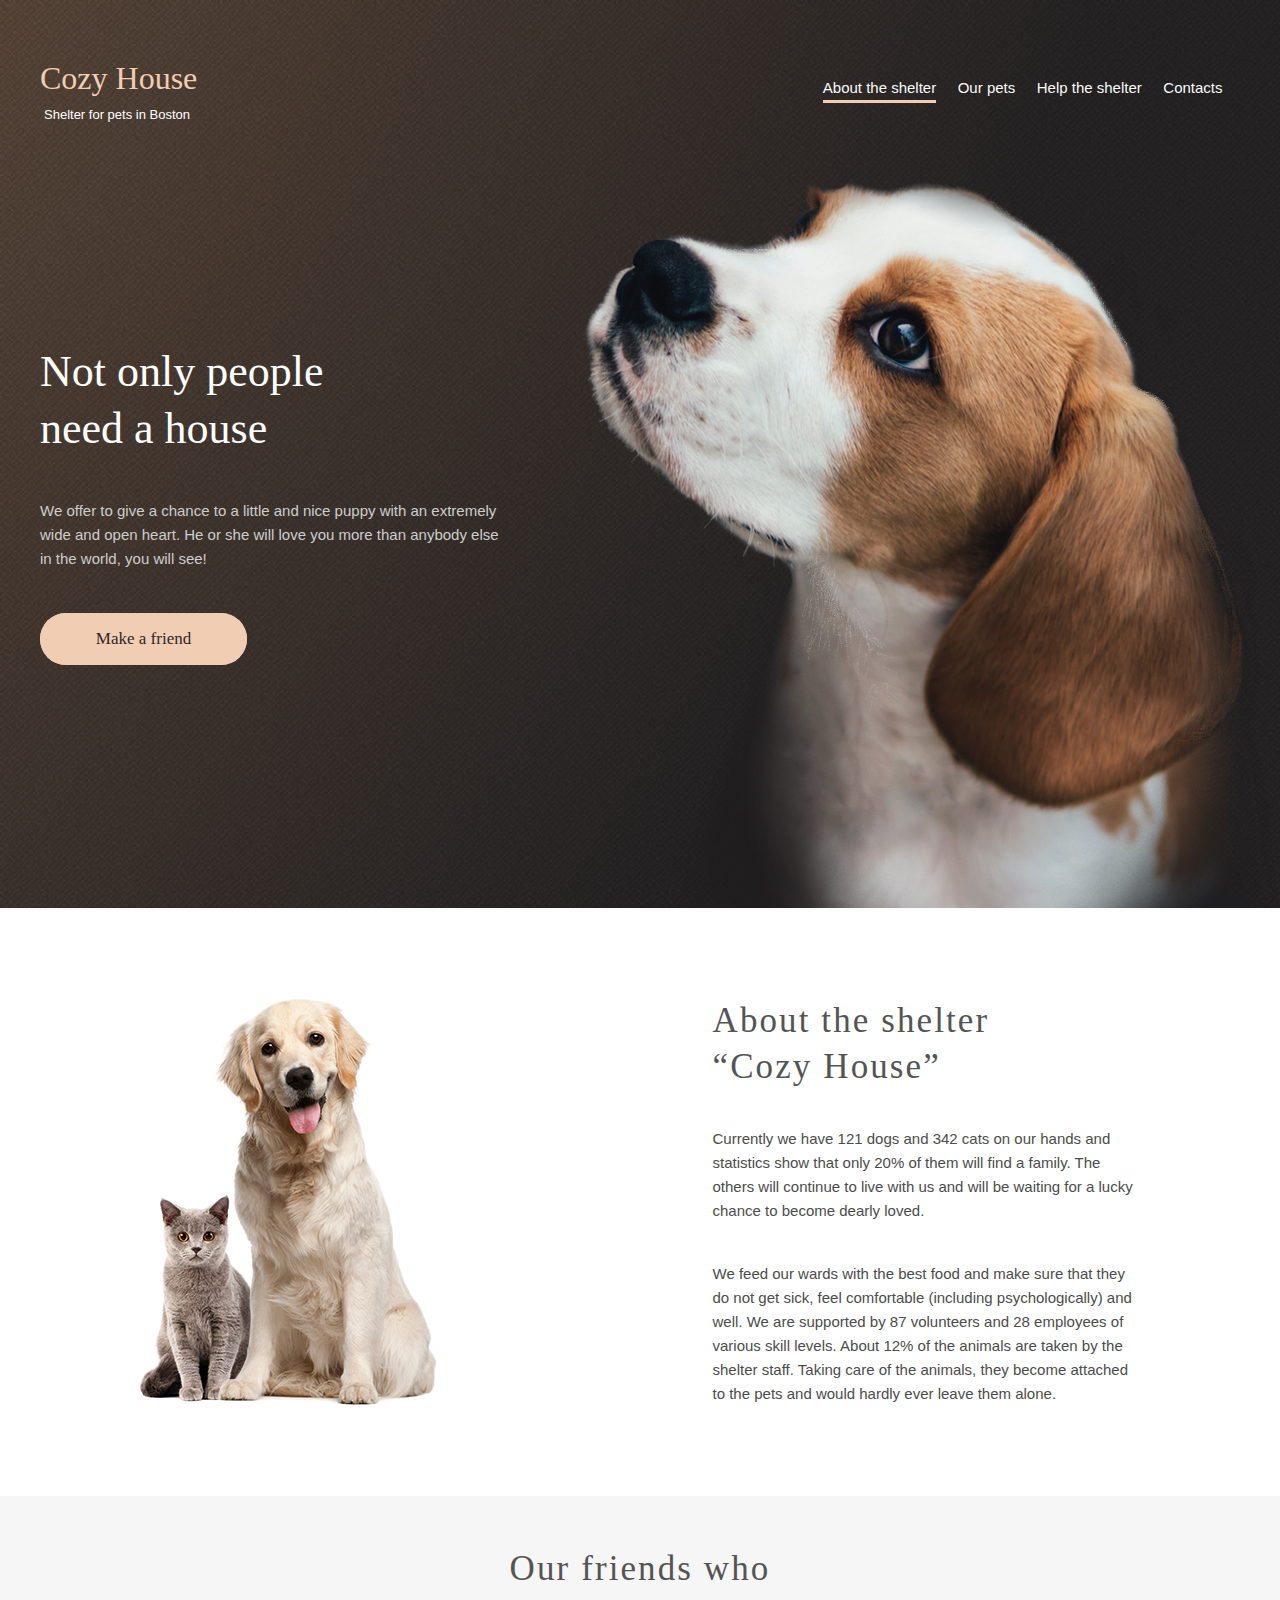
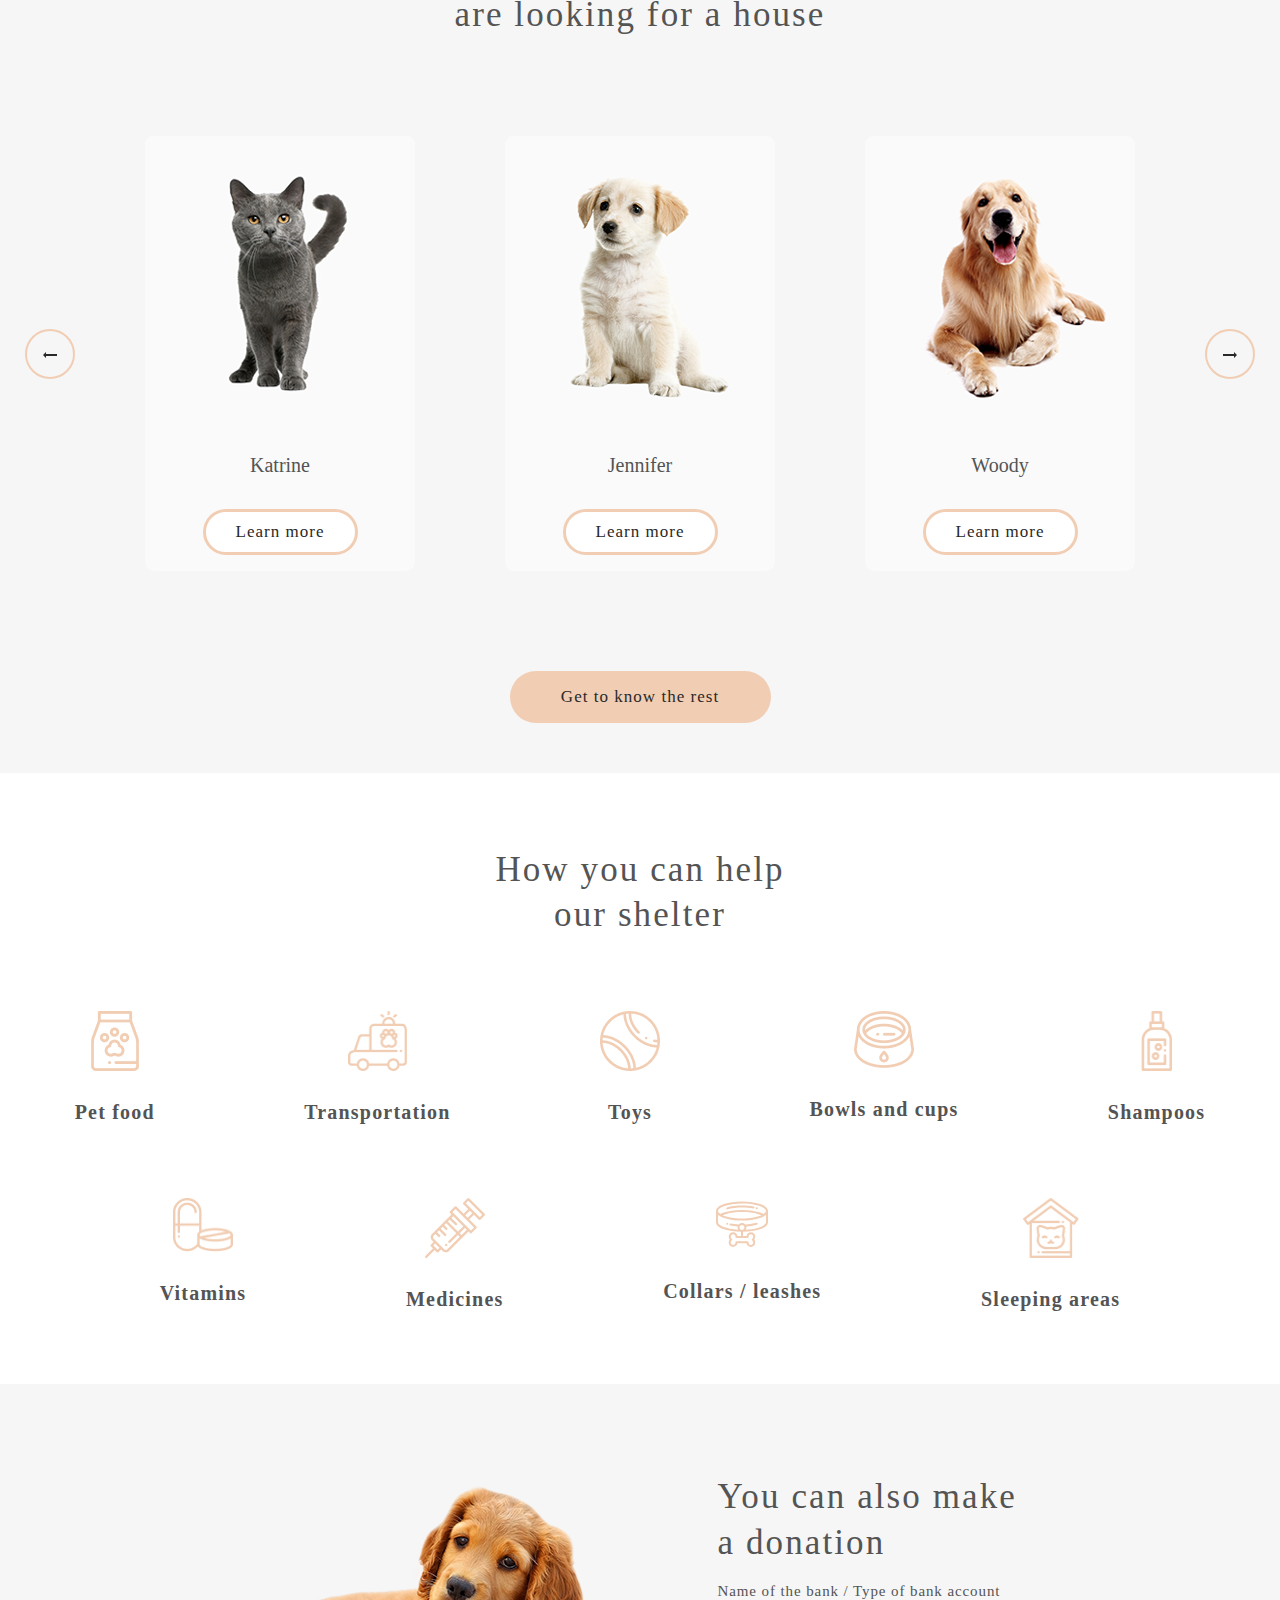
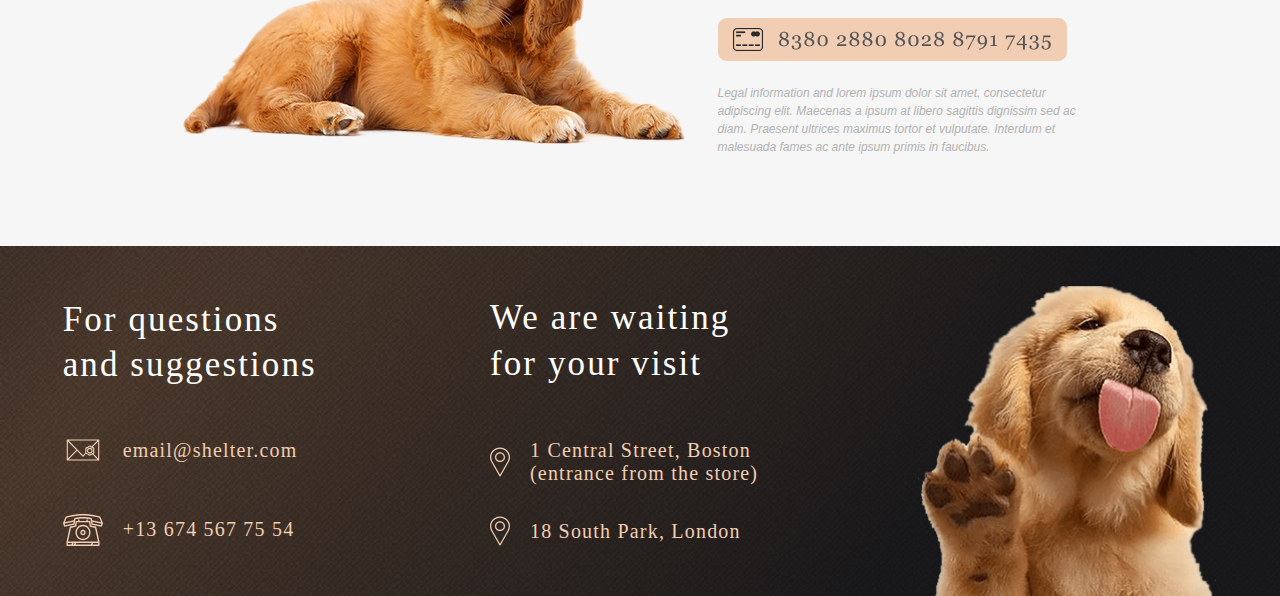
==== index.html @ 582134db "init: first-commit" ====
<!DOCTYPE html>
<html lang="en">
<head>
    <meta charset="UTF-8">
    <meta http-equiv="X-UA-Compatible" content="IE=edge">
    <meta name="viewport" content="width=device-width, initial-scale=1.0">
    <title>Document</title>
    <link rel="stylesheet" href="style.css">
    
</head>
<body>
    <div class="main1">
    <div class="first-page">
        <header>
            <div class="logo" id="logo">
                    <a href="#">
                    <h1 class="tittle">Cozy House</h1>
                    <p class="subtittle">Shelter for pets in Boston</p>
                    </a>
                
            </div>
            <nav class="navbar">
                <ul>
                    <li class="ab-shelter">About the shelter</li>
                    <li class="our-pets"> <a target="_blank" href="https://github.com/rolling-scopes-school/js-fe-course-en/blob/main/tasks/shelter/shelter-pets-1280px.jpg">Our pets</a></li>
                    <li class="help"> <a href="#fourth-page">Help the shelter</a></li>
                    <li class="contacts"> <a href="#footer">Contacts</a></li>
                </ul>
                 
            </nav>
        </header>
        <div class="first-main">
            <div class="content">
                <h1 class="heading">Not only people need a house</h1>
                <p class="subheading">We offer to give a chance to a little and nice puppy with an extremely wide and open heart. He or she will love you more than anybody else in the world, you will see!</p>
                <button class="btn"> <a href="#third-page">Make a friend</a></button>
            </div>
            <img class="puppy" src="images/start-screen-puppy.png" alt="puppy">
        </div>
    </div>

    </div>

    <div class="main2">
        <div class="second-page">

            <img src="images/about-pets.png" alt="dogs" width="300px" height="408px">

            <div class="about-shelter">
                <h3>About the shelter “Cozy House”</h3>
                <p>Currently we have 121 dogs and 342 cats on our hands and statistics show that only 20% of them will find a family. The others will continue to live with us and will be waiting for a lucky chance to become dearly loved.</p>
                <p>We feed our wards with the best food and make sure that they do not get sick, feel comfortable (including psychologically) and well. We are supported by 87 volunteers and 28 employees of various skill levels. About 12% of the animals are taken by the shelter staff. Taking care of the animals, they become attached to the pets and would hardly ever leave them alone.</p>

            </div>
        
        </div>
    </div>

    <div class="main3">
        <div class="third-page" id="third-page">
            <div class="our-friends">
                <h3>Our friends who <br> are looking for a house</h3>
            </div>
            <div class="cards">
                <button class="arrows">
                    <img src="images/Arrow left.svg" alt="arrow">
                </button>
                <div class="Jennifer" id="katrine">
                    <img src="images/pets-katrine.png" alt="cat">
                    <p>Katrine</p>
                    <button class="card-btn">Learn more</button>
                </div>
                <div class="Jennifer" id="jenny">
                    <img src="images/pets-jennifer.png" alt="dog" width="270px" height="270px">
                    <p>Jennifer</p>
                    <button class="card-btn">Learn more</button>
                </div>
                <div class="Jennifer" id="woody">
                    <img src="images/pets-woody.png" alt="dog">
                    <p>Woody</p>
                    <button class="card-btn">Learn more</button>
                </div>
                <button class="arrows">
                    <img src="images/Arrow right.svg" alt="arrow">
                </button>
            </div>
            <button class="btn2">
               <a href="https://github.com/rolling-scopes-school/js-fe-course-en/blob/main/tasks/shelter/shelter-pets-1280px.jpg" target="_blank" >Get to know the rest</a>
            </button>
        </div>
    </div>

    <div class="main4">
        <div class="fourth-page" id="fourth-page">
        <div class="helps">
            <h3>How you can help <br> our shelter</h3>
        </div>
        <div class="first-row">
            <div class="vector">
            <img src="images/Vector.png" alt="food">
            <h4>Pet food</h4>
            </div>
            <div class="vector">
            <img src="images/transportation.png" alt="transportation" width="60px" height="60px">
            <h4>Transportation</h4>
            </div>
            <div class="vector">
            <img src="images/toys.png" alt="toys" width="60px" height="60px">
            <h4>Toys</h4>
            </div>
            <div class="vector">
            <img src="images/bowls-and-cups.png" alt="bowl" width="60px" height="57px" >
            <h4>Bowls and cups</h4>
            </div>
            <div class="vector">
            <img src="images/shampoos.png" alt="shampoos" width="31px" height="60px">
            <h4>Shampoos</h4>
            </div>
        </div>
        <div class="second-row">
            <div class="vector">
            <img src="images/vitamins.png" alt="vitamins" width="60px" height="54px">
            <h4>Vitamins</h4>
            </div>
            <div class="vector">
            <img src="images/medicines.png" alt="medicines" width="60px" height="60px">
            <h4>Medicines</h4>
            </div>
            <div class="vector">
            <img src="images/icon-collars-leashes.svg" alt="collars" width="60px" height="52px">
            <h4>Collars / leashes</h4>
            </div>
            <div class="vector">
            <img src="images/sleeping-area.png" alt="sleeping-area" width="56px" height="60px">
            <h4>Sleeping areas</h4>
            </div>
        </div>
    </div>
    </div>

    <div class="main5">
        <div class="fiveth-page">
            <img src="images/donation-dog.png" alt="dog" width="505px" height="261px">
        <div class="donation">
            <h3>You can also make a donation</h3>
            <h5>Name of the bank / Type of bank account</h5>
            <a><img src="images/Credit card.png" alt="card" width="349px" height="43px"></a>
            <h6>Legal information and lorem ipsum dolor sit amet, consectetur adipiscing elit. Maecenas a ipsum at libero sagittis dignissim sed ac diam. Praesent ultrices maximus tortor et vulputate. Interdum et malesuada fames ac ante ipsum primis in faucibus.</h6>

        </div>
        </div>
    </div>

    <footer id="footer">
        <div class="sixth-page">
            <div class="questions">
                <h3>For questions and suggestions</h3>
                <div class="email" id="email">
                    <a href="mailto:email@shelter.com">
                    <img src="images/icon-email.svg" alt="email" width="40px" height="26px">
                    <h4>email@shelter.com</h4>
                    </a>
                </div>
                <div class="email" id="phone">
                    <a href="tel:+136745677554">
                    <img src="images/icon-phone.svg" alt="phone" width="40px" height="32px">
                    <h4>+13 674 567 75 54</h4>
                    </a>
                </div>
            </div>

            <div class="questions">
                <h3>We are waiting for your visit</h3>
                <div class="email" id="location1">
                    <a href="https://goo.gl/maps/AtxrqyYqTpVt6uZz5" target="_blank">
                    <img id="visits" src="images/icon-marker.svg" alt="location" width="20px" height="32px">
                    <h4>1 Central Street, Boston (entrance from the store)</h4>
                    </a>
                </div>
                <div class="email" id="location2">
                    <a href="https://goo.gl/maps/AtxrqyYqTpVt6uZz5" target="_blank">
                    <img src="images/icon-marker.svg" alt="location" width="20px" height="32px">
                    <h4>18 South Park, London </h4>
                    </a>
                </div>
            </div>

            <img id="footer-puppy" src="images/footer-puppy.png" alt="puppy" width="300" height="310px">
            
        </div>
    </footer>

</body>
</html>
---- style.css ----
*{
    margin: 0;
    padding: 0;
    box-sizing: border-box;
    scroll-behavior: smooth;
}

.first-page{
    width: 1280px;
    height: 908px;
    margin: 0 auto;
}

.main1{

    background-image: url(images/start-screen-gradient-background.png);
    background-size: cover;
}

header{
    height: 60px;
    margin-left: 40px;
    margin-right: 40px;
    padding-top: 60px;
    display: flex;
    justify-content: space-between;
}

.logo{
    width: 204px;
    height: 60px;
    cursor: pointer;
   
    
}

#logo a{
    width: 204px;
    height: 60px;
    text-decoration: none;
    cursor: pointer;
   
}

.tittle{
    color: #F1CDB3;
    font-family:Georgia, Times, 'Times New Roman', serif;
    font-weight: 400;
    
  
}

.subtittle{
    color: white;
    font-size: 13px;
    font-family: Arial;
    line-height: 15px;
    padding-left: 4px;
    padding-top: 10px;
}

.navbar{
    
    margin-top: 16px;

}

.navbar ul li{
    list-style-type: none;
    display: inline-block;
    color: #FAFAFA;
    font-family: 'Arial';
    font-weight: 400;
    font-size: 15px;
    line-height: 160%;
    margin-right: 17.5px;
}

.navbar ul li a{
    list-style-type: none;
    display: inline-block;
    color: #FAFAFA;
    font-family: 'Arial';
    font-weight: 400;
    font-size: 15px;
    line-height: 160%;
    text-decoration: none;
    text-align: center;
}

.ab-shelter{
    border-bottom: 3px solid #F1CDB3;
    cursor: pointer;
}

.our-pets:hover{
    border-bottom: 3px solid #F1CDB3;
    cursor: pointer;
}

.help:hover{
    border-bottom: 3px solid #F1CDB3;
    cursor: pointer;
}

.contacts:hover{
    border-bottom: 3px solid #F1CDB3;
    cursor: pointer;
}

.puppy{
    margin-top: 60px;
    display: block;
}


.first-main{
    margin-top: 60px;
    display: flex;
    flex-direction: row;
    justify-content: space-between;
}
.content{
    width: 460px;
    height: 322px;
    margin-top: 223px;
    display: flex;
    flex-direction: column;
    justify-content: space-between;
    margin-left: 40px;
}

.heading{
    width: 310px;
    height: 114px;
    color: #FFFFFF;
    font-family: 'Georgia';
    font-style: normal;
    font-weight: 400;
    font-size: 44px;
    line-height: 130%;
}

.subheading{
    color: #CDCDCD;
    font-family: 'Arial';
    font-style: normal;
    font-weight: 400;
    font-size: 15px;
    line-height: 160%;
    width: 460px;
    height: 72px;
}

.btn{
    border: none;
    display: flex;
    justify-content: center;
    align-items: center;
    background: #F1CDB3;
    border-radius: 100px;
    width: 207px;
    height: 52px;
    font-family: 'Georgia';
    font-weight: 400;
    font-size: 17px;
    line-height: 130%;
    cursor: pointer;
    color: #292929;
}

.btn a{
    border: none;
    display: flex;
    justify-content: center;
    align-items: center;
    background: #F1CDB3;
    border-radius: 100px;
    width: 207px;
    height: 52px;
    font-family: 'Georgia';
    font-weight: 400;
    font-size: 17px;
    line-height: 130%;
    cursor: pointer;
    color: #292929;
    text-decoration: none;
}

.main2{

    background-size: cover;
}
.second-page{
    width: 1280px;
    height: 588px;
    margin: 0 auto;
    display: flex;
    flex-direction: row;
    justify-content: space-around;
    align-items: center;
}


.about-shelter{
    height: 408px;
    display: flex;
    justify-content: space-between;
    flex-direction: column;
}


.about-shelter h3{
    width: 370px;
    height: 90px;
    color: #545454;
    font-family: 'Georgia';
    font-style: normal;
    font-weight: 400;
    font-size: 35px;
    line-height: 130%;
    letter-spacing: 0.06em;
}

.about-shelter p{
    width: 430px;
    font-family: 'Arial';
    font-style: normal;
    font-weight: 400;
    font-size: 15px;
    line-height: 160%;
    color: #4C4C4C;
}

.main3{
    background-color: #F6F6F6;
    background-size: cover;
}

.third-page{
    width: 1280px;
    height: 877px;
    margin: 0 auto;
    display: flex;
    flex-direction: column;
    align-items: center;
    justify-content: space-around;
    background-color: #F6F6F6;
}

.our-friends h3{
    width: 400px;
    height: 90px;
    color: #545454;
    font-family: 'Georgia';
    font-style: normal;
    font-weight: 400;
    font-size: 35px;
    line-height: 130%;
    letter-spacing: 0.06em;
    text-align: center;
}

.btn2{
    width: 261px;
    height: 52px;
    font-family: 'Georgia';
    font-style: normal;
    font-weight: 400;
    font-size: 17px;
    line-height: 130%;
    letter-spacing: 0.06em;
    color: #292929;
    background: #F1CDB3;
    border-radius: 100px;
    border: none;
    cursor: pointer;
}

.btn2 a:hover{
    color: white;
}

.btn2 a{
    text-decoration: none;
    width: 261px;
    height: 52px;
    font-family: 'Georgia';
    font-style: normal;
    font-weight: 400;
    font-size: 17px;
    line-height: 130%;
    letter-spacing: 0.06em;
    color: #292929;
    background: #F1CDB3;
    border-radius: 100px;
    border: none;
    cursor: pointer;
}


.cards{
    display: flex;
    flex: row;
    justify-content:space-around;
    align-items: center;
}

.Jennifer img{
    transform: translateY(-16px);
    transition: 1s ease-in-out;
}

.Jennifer{
    width: 270px;
    height: 435px;
    display: flex;
    align-items: center;
    flex-direction: column;
    background-color: #FAFAFA;
    text-align: center;
    justify-content: space-around;
    border-radius: 9px;
    margin-left: 45px;
    margin-right: 45px;
    transition: 1s ease-in-out;
}
.Jennifer p{
    font-family: 'Georgia';
    font-style: normal;
    font-weight: 400;
    font-size: 20px;
    line-height: 23px;
    color: #545454;
    text-align: center;
}

.card-btn{
    width: 155px;
    height: 46px;
    color: #292929;
    font-family: 'Georgia';
    font-style: normal;
    font-weight: 400;
    font-size: 17px;
    line-height: 130%;
    letter-spacing: 0.06em;
    border: 3px solid #F1CDB3;
    border-radius: 100px;
    background-color: white;
    cursor: pointer;
}


.arrows{
    margin-right: 25px;
    margin-left: 25px;
    width: 50px;
    height: 50px;
    border-radius: 100px;
    border: 2px solid #F1CDB3;
    background-color: #F6F6F6;
    cursor: pointer;
    transition: 0.5s ease-in-out;
}

.arrows:hover{
    background-color: #F1CDB3;
}

#katrine:hover{
    background-color: #F1CDB3;

}

#katrine img:hover{
    border-radius: 50%;
    cursor: pointer;
}

#katrine .card-btn:hover{
    color: #F1CDB3;
}

#jenny:hover{
    background-color: #F1CDB3;
    
}

#jenny img:hover{
    border-radius: 50%;
    cursor: pointer;
    
}

#jenny .card-btn:hover{
    color: #F1CDB3;
}

#woody:hover{
    background-color: #F1CDB3;
    
}

#woody img:hover{
    border-radius: 50%;
    cursor: pointer;
    
}

#woody .card-btn:hover{
    color: #F1CDB3;
}

.main4{
    background-color: #FFFFFF;
    background-size: cover
}

.fourth-page{
    width: 1280px;
    height: 611px;
    margin: 0 auto;
    display: flex;
    flex-direction: column;
    justify-content: space-evenly;
}

.fourth-page h3{
    color: #545454;
    font-family: 'Georgia';
    font-style: normal;
    font-weight: 400;
    font-size: 35px;
    line-height: 130%;
    letter-spacing: 0.06em;
    text-align: center;
}

.first-row{
    display: flex;
    flex-direction: row;
    justify-content: space-around;
}

.second-row{
    display: flex;
    flex-direction: row;
    justify-content: space-evenly;    
}

.vector{
    text-align: center;
    color: #545454;
    font-family: 'Georgia';
    font-style: normal;
    font-weight: 400;
    font-size: 20px;
    line-height: 115%;
    letter-spacing: 0.06em;
}

.vector h4{
    margin-top: 25px;
}

.main5{
    background-size: cover;
    background-color: #F6F6F6;
}

.fiveth-page{
    width: 1280px;
    height: 462px;
    margin: 0 auto;
    display: flex;
    flex-direction: row;
    align-items: center;
    justify-content: center;
}

.donation{
    align-content: center;
    width: 380px;
    height: 282px;
    display: flex;
    flex-direction: column;
    align-items:flex-start;
    justify-content: space-between;
    margin-left: 15px;
}

.donation a {
    cursor: pointer;
}

.fiveth-page img{
    margin-right: 15px;
}
.donation h3{
    width: 300px;
    height: 90px;
    font-family: 'Georgia';
    font-style: normal;
    font-weight: 400;
    font-size: 35px;
    line-height: 130%;
    letter-spacing: 0.06em;
    color: #545454;
}

.donation h5{
    width: 307px;
    height: 17px;
    font-family: 'Georgia';
    font-style: normal;
    font-weight: 400;
    font-size: 15px;
    line-height: 110%;
    color: #545454;
    letter-spacing: 0.06em;
}
.donation h6{
    width: 380px;
    height: 72px;
    font-family: 'Arial';
    font-style: italic;
    font-weight: 400;
    font-size: 12px;
    line-height: 18px;
    color: #B2B2B2;
}

footer{
    background-size: cover;
    background-image: url(images/footer-gradient-background.jpg);
}

.sixth-page{
    width: 1280px;
    height: 350px;
    margin: 0 auto;
    display: flex;
    flex: row;
    align-items: center;
    justify-content: space-around;
}

.questions{
    width: 302px ;
    height: 350px;
    display: flex;
    flex-direction: column;
    align-items: flex-start;
    justify-content: space-evenly;
}

.email{
    display: flex;
    flex-direction: row;
    align-items: center;
    justify-content: space-around;
}

#email a{
    display: flex;
    flex-direction: row;
    align-items: center;
    justify-content: space-around;
    text-decoration: none;
}

#phone a {
    display: flex;
    flex-direction: row;
    align-items: center;
    justify-content: space-around;
    text-decoration: none;
}

#location1 a{
    display: flex;
    flex-direction: row;
    align-items: center;
    justify-content: space-around;
    text-decoration: none;
}
#location2 a{
    display: flex;
    flex-direction: row;
    align-items: center;
    justify-content: space-around;
    text-decoration: none;
}

.questions h3{
    width: 280px;
    height: 90px;
    color: #FFFFFF;
    font-family: 'Georgia';
    font-style: normal;
    font-weight: 400;
    font-size: 35px;
    line-height: 130%;
    letter-spacing: 0.06em;
}

.questions h4{
    font-family: 'Georgia';
    font-style: normal;
    font-weight: 400;
    font-size: 20px;
    line-height: 115%;
    letter-spacing: 0.06em;
    color: #F1CDB3;
    width: 302px;
    height: 23px;
    margin-left: 20px;
}

#visits{
    transform: translateY(12px);
}

#footer-puppy{
    transform: translateY(20px);
}

.menuspan{
    display: none;
}
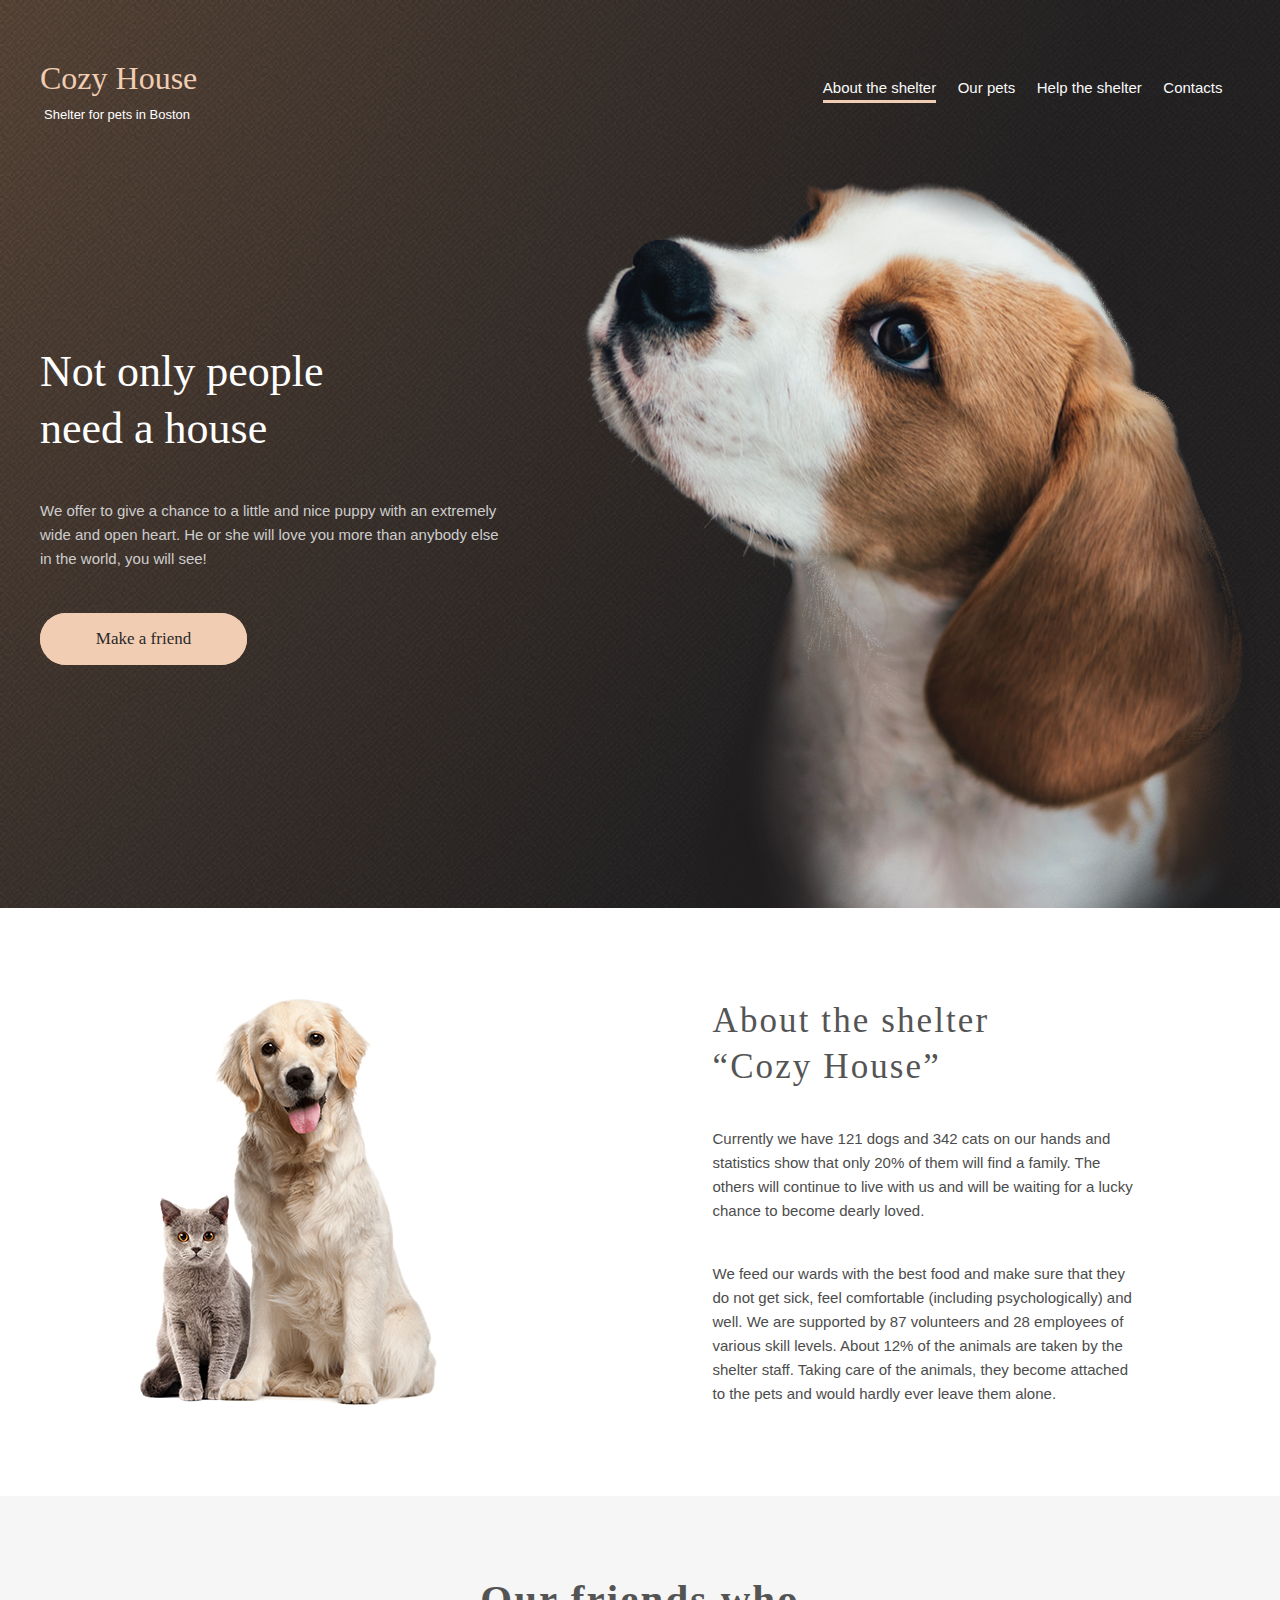
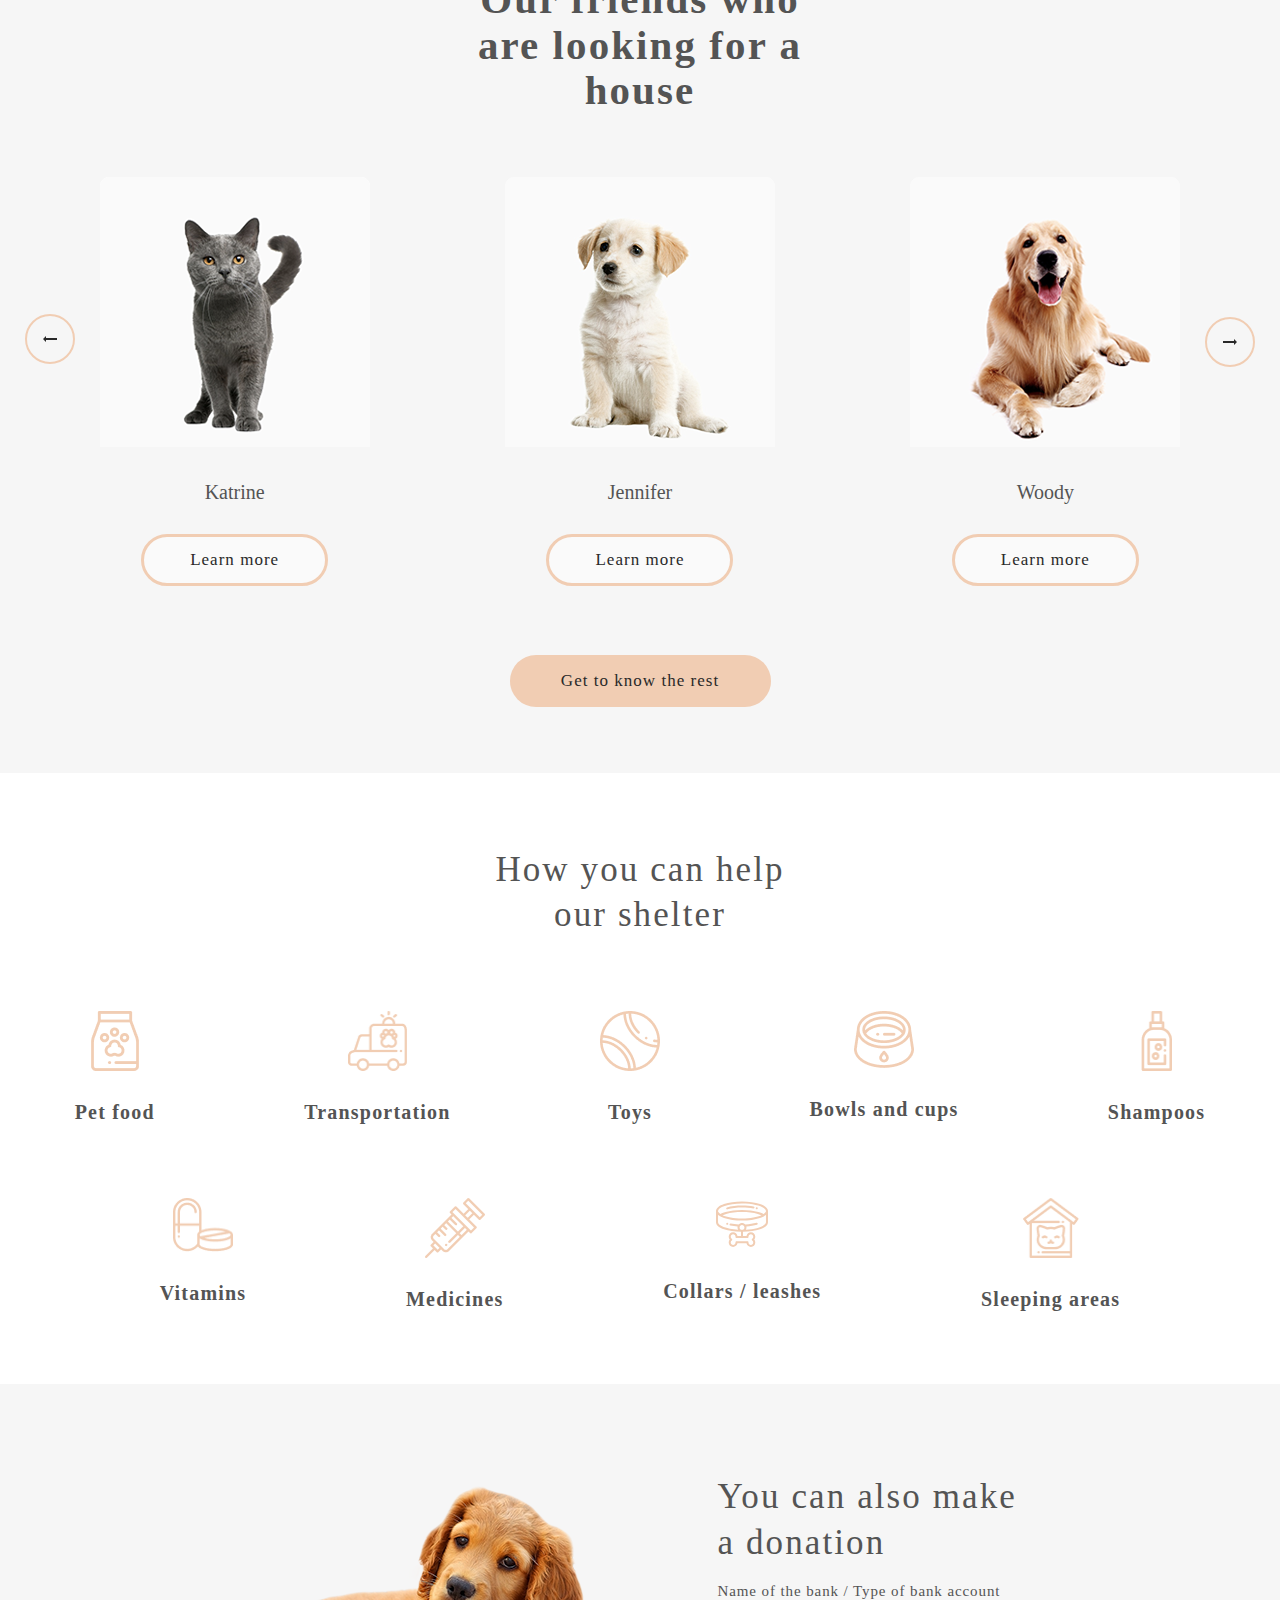
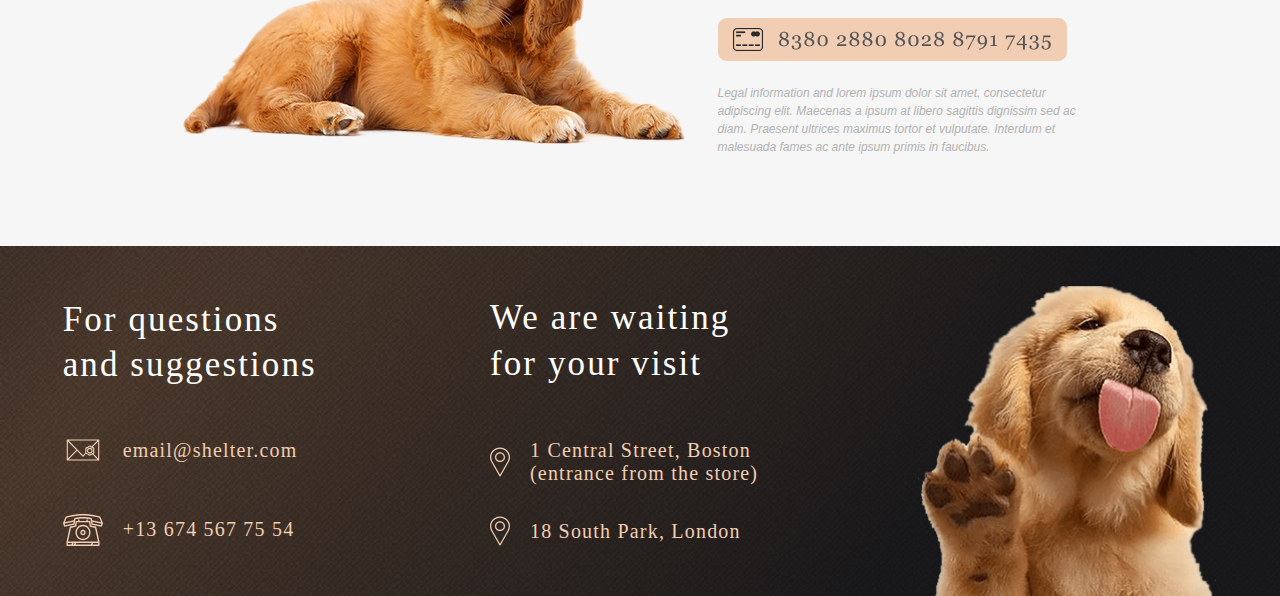
==== commit 52fc71a2: "add slider" ====
--- a/index.html
+++ b/index.html
@@ -4,7 +4,7 @@
     <meta charset="UTF-8">
     <meta http-equiv="X-UA-Compatible" content="IE=edge">
     <meta name="viewport" content="width=device-width, initial-scale=1.0">
-    <title>Document</title>
+    <title>Shelter</title>
     <link rel="stylesheet" href="style.css">
     
 </head>
@@ -33,7 +33,7 @@
             <div class="content">
                 <h1 class="heading">Not only people need a house</h1>
                 <p class="subheading">We offer to give a chance to a little and nice puppy with an extremely wide and open heart. He or she will love you more than anybody else in the world, you will see!</p>
-                <button class="btn"> <a href="#third-page">Make a friend</a></button>
+                <button class="btn"> <a href="#ourFriends">Make a friend</a></button>
             </div>
             <img class="puppy" src="images/start-screen-puppy.png" alt="puppy">
         </div>
@@ -56,39 +56,83 @@
         </div>
     </div>
 
-    <div class="main3">
-        <div class="third-page" id="third-page">
-            <div class="our-friends">
-                <h3>Our friends who <br> are looking for a house</h3>
-            </div>
-            <div class="cards">
-                <button class="arrows">
-                    <img src="images/Arrow left.svg" alt="arrow">
-                </button>
-                <div class="Jennifer" id="katrine">
-                    <img src="images/pets-katrine.png" alt="cat">
-                    <p>Katrine</p>
-                    <button class="card-btn">Learn more</button>
-                </div>
-                <div class="Jennifer" id="jenny">
-                    <img src="images/pets-jennifer.png" alt="dog" width="270px" height="270px">
-                    <p>Jennifer</p>
-                    <button class="card-btn">Learn more</button>
-                </div>
-                <div class="Jennifer" id="woody">
-                    <img src="images/pets-woody.png" alt="dog">
-                    <p>Woody</p>
-                    <button class="card-btn">Learn more</button>
-                </div>
-                <button class="arrows">
-                    <img src="images/Arrow right.svg" alt="arrow">
-                </button>
-            </div>
-            <button class="btn2">
-               <a href="https://github.com/rolling-scopes-school/js-fe-course-en/blob/main/tasks/shelter/shelter-pets-1280px.jpg" target="_blank" >Get to know the rest</a>
-            </button>
-        </div>
-    </div>
+    
+
+
+
+    <div class="our-Friends-block" id="ourFriends">
+        <div class="third-page">
+        <div class="our-friends-heading">
+          <h3>Our friends who</h3>
+          <h3>are looking for a house</h3>
+        </div>
+        <div class="slider">
+          <div class="card-wrap">
+            <div class="card">
+              <img src="images/pets-katrine.png" alt="Katrine" />
+              <p>Katrine</p>
+              <div class="learnMoreBox">
+                <button class="learnMoreBtn">Learn more</button>
+              </div>
+            </div>
+            <div class="card">
+              <img
+                src="images/pets-jennifer.png"
+                alt="Jennifer"
+              />
+              <p>Jennifer</p>
+              <div class="learnMoreBox">
+                <button class="learnMoreBtn">Learn more</button>
+              </div>
+            </div>
+            <div class="card">
+              <img src="images/pets-woody.png" alt="Woody" />
+              <p>Woody</p>
+              <div class="learnMoreBox">
+                <button class="learnMoreBtn">Learn more</button>
+              </div>
+            </div>
+            <div class="card">
+              <img
+                src="images/pets-sophia.png"
+                alt="pets-sophia"
+              />
+              <p>Charly</p>
+              <div class="learnMoreBox">
+                <button class="learnMoreBtn">Learn more</button>
+              </div>
+            </div>
+            <div class="card">
+              <img src="images/pets-timmy.png" alt="Timmy" />
+              <p>Freddie</p>
+              <div class="learnMoreBox">
+                <button class="learnMoreBtn">Learn more</button>
+              </div>
+            </div>
+            <div class="card">
+              <img src="images/pets-charly.png" alt="Charly" />
+              <p>Timmy</p>
+              <div class="learnMoreBox">
+                <button class="learnMoreBtn">Learn more</button>
+              </div>
+            </div>
+          </div>
+          
+        </div>
+        <span class="leftArrow" id="leftArrow"
+          ><img src="images/Arrow left.svg" alt="arrow"
+        /></span>
+        <span class="rightArrow" id="rightArrow"
+          ><img src="images/Arrow right.svg" alt="arrow"
+        /></span>
+        <button class="btn2">
+            <a href="https://github.com/rolling-scopes-school/js-fe-course-en/blob/main/tasks/shelter/shelter-pets-1280px.jpg" target="_blank" >Get to know the rest</a>
+         </button>
+        </div>
+        
+      </div>
+
+
 
     <div class="main4">
         <div class="fourth-page" id="fourth-page">
@@ -189,6 +233,6 @@
             
         </div>
     </footer>
-
+    <script src="script.js"></script>
 </body>
 </html>--- a/style.css
+++ b/style.css
@@ -232,9 +232,16 @@
     color: #4C4C4C;
 }
 
-.main3{
-    background-color: #F6F6F6;
+
+
+
+.our-Friends-block{
+    background: #F6F6F6;
     background-size: cover;
+    position: relative;
+    display: flex;
+    flex-direction: column;
+    justify-content: space-around;
 }
 
 .third-page{
@@ -248,111 +255,92 @@
     background-color: #F6F6F6;
 }
 
-.our-friends h3{
-    width: 400px;
-    height: 90px;
+.our-friends-heading{
+    font-weight: 400;
+    font-size: 35px;
+    line-height: 130%;
+    letter-spacing: 0.06em;
+    max-width: 400px;
+    margin: 0 auto;
+    text-align: center;
+    padding: 80px 0 60px 0;
+  
     color: #545454;
-    font-family: 'Georgia';
-    font-style: normal;
-    font-weight: 400;
-    font-size: 35px;
-    line-height: 130%;
-    letter-spacing: 0.06em;
-    text-align: center;
-}
-
-.btn2{
-    width: 261px;
-    height: 52px;
-    font-family: 'Georgia';
-    font-style: normal;
-    font-weight: 400;
-    font-size: 17px;
-    line-height: 130%;
-    letter-spacing: 0.06em;
-    color: #292929;
-    background: #F1CDB3;
-    border-radius: 100px;
-    border: none;
-    cursor: pointer;
-}
-
-.btn2 a:hover{
-    color: white;
-}
-
-.btn2 a{
-    text-decoration: none;
-    width: 261px;
-    height: 52px;
-    font-family: 'Georgia';
-    font-style: normal;
-    font-weight: 400;
-    font-size: 17px;
-    line-height: 130%;
-    letter-spacing: 0.06em;
-    color: #292929;
-    background: #F1CDB3;
-    border-radius: 100px;
-    border: none;
-    cursor: pointer;
-}
-
-
-.cards{
-    display: flex;
-    flex: row;
-    justify-content:space-around;
-    align-items: center;
-}
-
-.Jennifer img{
-    transform: translateY(-16px);
+}
+.our-friends-heading h3,span{
+    font-family: 'Georgia';
+    font-style: normal;
+}
+.slider{
+    width: 95%;
+    margin: 0 auto;
+    overflow: hidden;
     transition: 1s ease-in-out;
 }
-
-.Jennifer{
+.card-wrap {
+    display: flex;
+    width: 200%;
+    justify-content: space-around;
+    transition: 1s;
+}
+.card {
     width: 270px;
     height: 435px;
-    display: flex;
-    align-items: center;
-    flex-direction: column;
-    background-color: #FAFAFA;
+    background: #F6F6F6;
+    cursor: pointer;
+    transition: 1s ease-in-out;
+}
+.card:hover{
+    background: #F1CDB3;
+    transition: 1s ease-in-out;
+
+}
+.card img {
+    width: 100%;
+    transition: 1s ease-in-out;
+}
+.card img:hover{
+    background-color: #FFFFFF;
+    border-radius: 50%;
+    cursor: pointer;
+    transition: 1s ease-in-out;
+}
+.card p {
+    color: #545454;
     text-align: center;
-    justify-content: space-around;
-    border-radius: 9px;
-    margin-left: 45px;
-    margin-right: 45px;
-    transition: 1s ease-in-out;
-}
-.Jennifer p{
+    margin: 30px 0;
     font-family: 'Georgia';
     font-style: normal;
     font-weight: 400;
     font-size: 20px;
     line-height: 23px;
-    color: #545454;
-    text-align: center;
-}
-
-.card-btn{
-    width: 155px;
-    height: 46px;
+    
+}
+.learnMoreBox{
+    display: flex;
+    justify-content: center;
+}
+.learnMoreBtn{
     color: #292929;
-    font-family: 'Georgia';
-    font-style: normal;
-    font-weight: 400;
     font-size: 17px;
-    line-height: 130%;
-    letter-spacing: 0.06em;
+    font-family: 'Georgia';
+    font-style: normal;
     border: 3px solid #F1CDB3;
-    border-radius: 100px;
-    background-color: white;
-    cursor: pointer;
-}
-
-
-.arrows{
+    letter-spacing: 0.06em;
+    padding: 10px 15px;
+    border-radius: 2rem;
+    cursor: pointer;
+    background: #FAFAFA;
+    height: 52px;
+    width: 187px;
+}
+.learnMoreBtn:hover{
+    background-color: white ;
+    color: #F1CDB3;
+    
+}
+
+.leftArrow{
     margin-right: 25px;
     margin-left: 25px;
     width: 50px;
@@ -362,55 +350,84 @@
     background-color: #F6F6F6;
     cursor: pointer;
     transition: 0.5s ease-in-out;
-}
-
-.arrows:hover{
+    display: flex;
+    align-items: center;
+    justify-content: center;
+}
+
+.leftArrow:hover{
     background-color: #F1CDB3;
 }
 
-#katrine:hover{
+.rightArrow{
+    margin-right: 25px;
+    margin-left: 25px;
+    width: 50px;
+    height: 50px;
+    border-radius: 100px;
+    border: 2px solid #F1CDB3;
+    background-color: #F6F6F6;
+    cursor: pointer;
+    transition: 0.5s ease-in-out;
+    display: flex;
+    align-items: center;
+    justify-content: center;
+}
+
+.rightArrow:hover{
     background-color: #F1CDB3;
-
-}
-
-#katrine img:hover{
-    border-radius: 50%;
-    cursor: pointer;
-}
-
-#katrine .card-btn:hover{
-    color: #F1CDB3;
-}
-
-#jenny:hover{
-    background-color: #F1CDB3;
-    
-}
-
-#jenny img:hover{
-    border-radius: 50%;
-    cursor: pointer;
-    
-}
-
-#jenny .card-btn:hover{
-    color: #F1CDB3;
-}
-
-#woody:hover{
-    background-color: #F1CDB3;
-    
-}
-
-#woody img:hover{
-    border-radius: 50%;
-    cursor: pointer;
-    
-}
-
-#woody .card-btn:hover{
-    color: #F1CDB3;
-}
+}
+
+#leftArrow{
+    transform: translate(-590px,-300px);
+}
+
+#rightArrow{
+    transform: translate(590px,-350px);
+}
+
+.btn2{
+    width: 261px;
+    height: 52px;
+    font-family: 'Georgia';
+    font-style: normal;
+    font-weight: 400;
+    font-size: 17px;
+    line-height: 130%;
+    letter-spacing: 0.06em;
+    color: #292929;
+    background: #F1CDB3;
+    border-radius: 100px;
+    border: none;
+    cursor: pointer;
+    transform: translateY(-65px);
+}
+
+.btn2 a:hover{
+    color: white;
+}
+
+.btn2 a{
+    text-decoration: none;
+    width: 261px;
+    height: 52px;
+    font-family: 'Georgia';
+    font-style: normal;
+    font-weight: 400;
+    font-size: 17px;
+    line-height: 130%;
+    letter-spacing: 0.06em;
+    color: #292929;
+    background: #F1CDB3;
+    border-radius: 100px;
+    border: none;
+    cursor: pointer;
+}
+
+
+
+
+
 
 .main4{
     background-color: #FFFFFF;
@@ -463,6 +480,7 @@
 .vector h4{
     margin-top: 25px;
 }
+
 
 .main5{
     background-size: cover;
@@ -625,7 +643,3 @@
 #footer-puppy{
     transform: translateY(20px);
 }
-
-.menuspan{
-    display: none;
-}